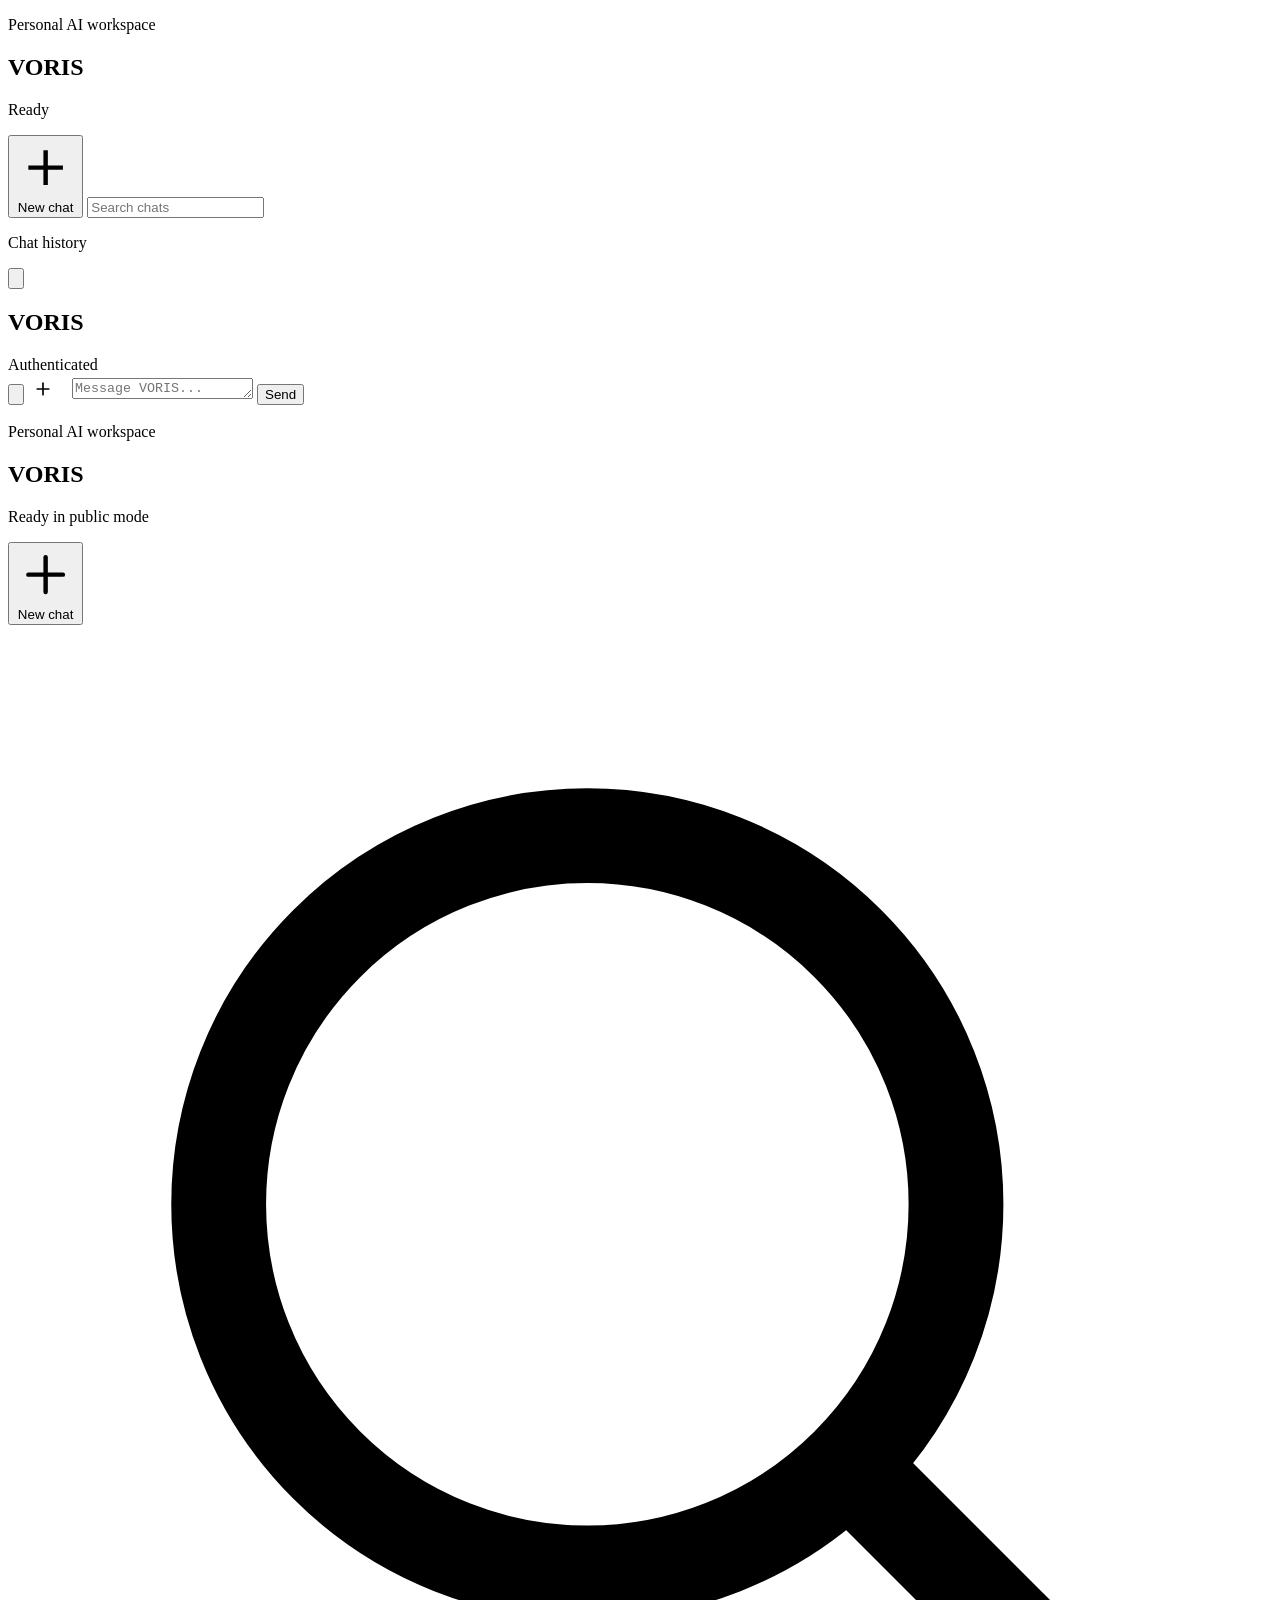
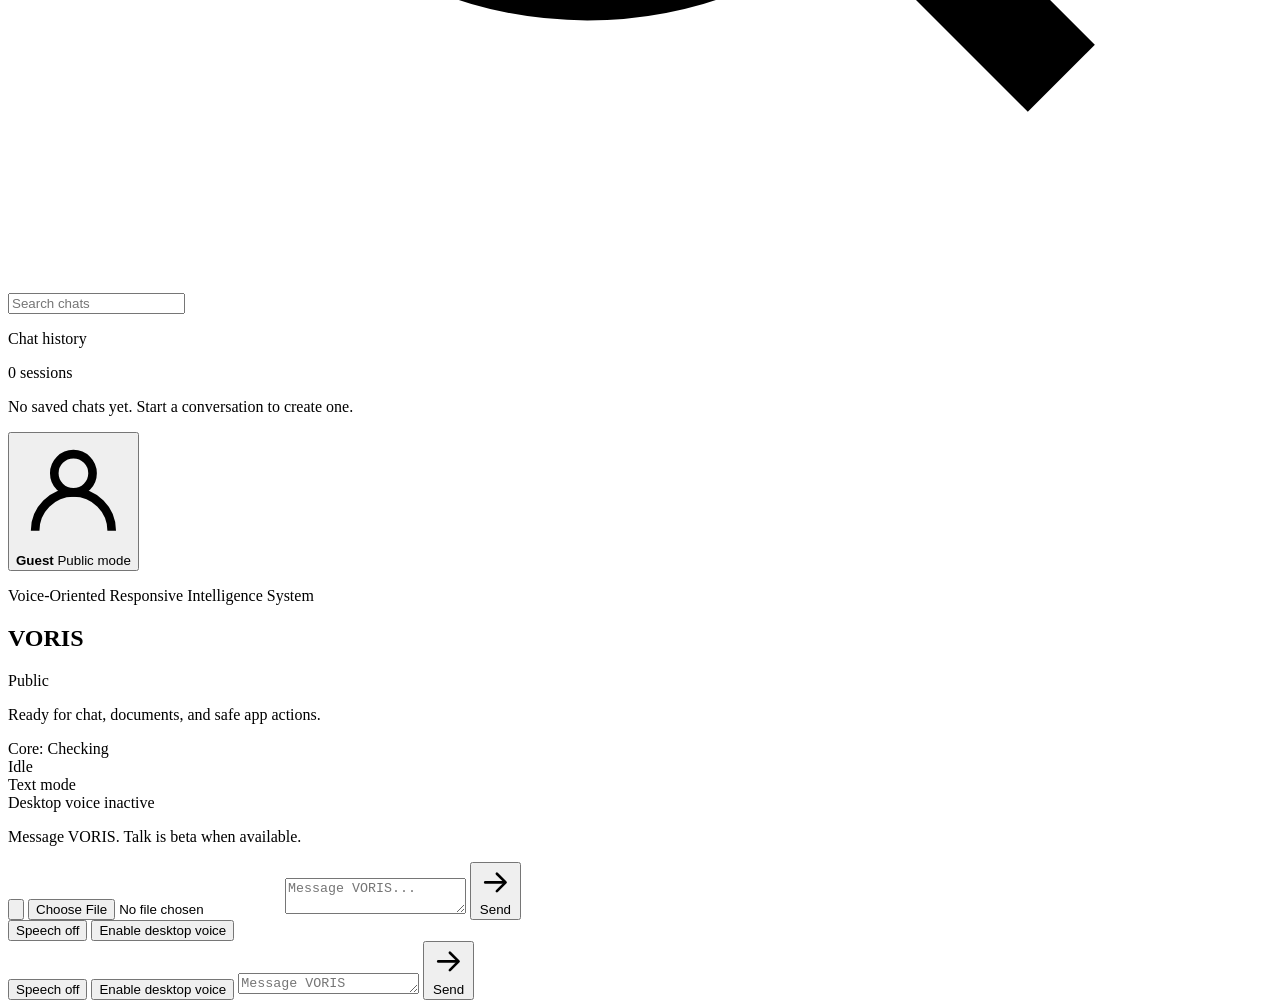
==== interface/web_v2/voris.html @ b5d9ebee "refactor: complete AURA -> VORIS rename with backward compatibility Launcher and scripts: - run_aura" ====
﻿<!DOCTYPE html>
<html lang="en">
<head>
  <meta charset="UTF-8">
  <meta name="viewport" content="width=device-width, initial-scale=1.0">
  <title>VORIS</title>
  <link rel="preconnect" href="https://fonts.googleapis.com">
  <link rel="preconnect" href="https://fonts.gstatic.com" crossorigin>
  <link href="https://fonts.googleapis.com/css2?family=IBM+Plex+Mono:wght@400;500&family=Manrope:wght@400;500;600;700;800&display=swap" rel="stylesheet">
  <link rel="stylesheet" href="/static-v2/styles.css">
</head>
<body class="voris-page" data-assistant-state="idle" data-orb-layout="topbar" data-task-scope="none">
  <div class="page-backdrop" aria-hidden="true"></div>
  <div class="page-grid" aria-hidden="true"></div>
  <div class="page-ambient" aria-hidden="true"></div>

  <div class="app-shell">
    <aside class="sidebar" aria-label="VORIS sidebar">
      <div class="sidebar__brand">
        <p class="eyebrow">Personal AI workspace</p>
        <h1>VORIS</h1>
        <p class="sidebar__state" id="sidebarState">Ready</p>
      </div>

      <button class="primary-action" id="newChatButton" type="button" aria-label="Start new chat">
        <span class="primary-action__icon" aria-hidden="true">
          <svg viewBox="0 0 24 24" fill="none" stroke="currentColor" stroke-width="1.8"><path d="M12 5v14M5 12h14"></path></svg>
        </span>
        <span>New chat</span>
      </button>

      <label class="search-field" for="chatSearch">
        <input id="chatSearch" type="search" placeholder="Search chats">
      </label>

      <section class="sidebar__section">
        <div class="sidebar__section-head">
          <p class="sidebar__section-title">Chat history</p>
        </div>
        <div class="session-list" id="chatList" role="list"></div>
      </section>
    </aside>

    <section class="workspace">
      <div class="workspace__scroll-container">
        
        <header class="topbar">
          <button class="sidebar-toggle-btn" id="sidebarToggle" type="button" aria-label="Toggle Sidebar">
            <svg viewBox="0 0 24 24" fill="none" stroke="currentColor" stroke-width="2" stroke-linecap="round" stroke-linejoin="round">
              <line x1="3" y1="12" x2="21" y2="12"></line>
              <line x1="3" y1="6" x2="21" y2="6"></line>
              <line x1="3" y1="18" x2="21" y2="18"></line>
            </svg>
          </button>
          <div class="topbar__headline">
            <h2>VORIS</h2>
            <span class="access-chip" id="accessChip">Authenticated</span>
          </div>
        </header>

        <main class="chat-stage">
          <div class="chat-scroll" id="chatScroll">
            <section class="conversation-thread" id="conversationThread" aria-live="polite"></section>
          </div>
        </main>
      </div>

      <form class="composer" id="composerForm">
        <div class="composer__main-input-row">
          
          <button class="mic-visual-btn" type="button" aria-label="Toggle Voice Mode" onclick="document.getElementById('speechToggleButton').click()">
            <svg viewBox="0 0 24 24" fill="none" stroke="currentColor" stroke-width="2" stroke-linecap="round" stroke-linejoin="round">
              <path d="M12 2a3 3 0 0 0-3 3v7a3 3 0 0 0 6 0V5a3 3 0 0 0-3-3z"></path>
              <path d="M19 10v1a7 7 0 0 1-14 0v-1"></path>
              <line x1="12" y1="19" x2="12" y2="22"></line>
            </svg>
          </button>
<button type="button" id="legacy-upload-btn" class="mic-visual-btn" aria-label="Upload File" style="margin-right: 10px; cursor: pointer; background: transparent; border: none; color: inherit; padding: 5px;" onclick="document.getElementById('legacy-file-upload-input').click()">
  <svg width="20" height="20" viewBox="0 0 24 24" fill="none" stroke="currentColor" stroke-width="2" stroke-linecap="round" stroke-linejoin="round">
    <line x1="12" y1="5" x2="12" y2="19"></line>
    <line x1="5" y1="12" x2="19" y2="12"></line>
  </svg>
</button>
<input type="file" id="legacy-file-upload-input" style="display: none;" accept="image/*,.pdf,.doc,.docx,.txt,.csv" />
          <label class="composer__input-shell" for="messageInput">
            <textarea id="messageInput" rows="1" placeholder="Message VORIS..."></textarea>
          </label>
          
          <button class="send-button" id="sendButton" type="submit">
            <span class="send-button__text">Send</span>
          </button>
        </div>
        
        <div style="display:none;">
          <button id="speechToggleButton" type="button" aria-pressed="false"></button>
          <button id="talkButton"></button>
          <button id="desktopVoiceButton"></button>
          <button id="interruptButton"></button>
          <p id="voiceTranscript"></p>
          <p id="composerStatus"></p>
        </div>
      </form>
    </section>
  </div>

  <script src="/static-v2/app.js"></script>

  <script>
    document.addEventListener('DOMContentLoaded', () => {
      // 1. SIDEBAR TOGGLE LOGIC
      const toggleBtn = document.getElementById('sidebarToggle');
      const appShell = document.querySelector('.app-shell');
      if (toggleBtn && appShell) {
        toggleBtn.addEventListener('click', () => {
          appShell.classList.toggle('sidebar-collapsed');
        });
      }

      // 2. SMART HEADER GLIDE LOGIC
      const chatScroll = document.getElementById('chatScroll');
      const topbar = document.querySelector('.topbar');
      let lastScrollTop = 0;

      if (chatScroll && topbar) {
        chatScroll.addEventListener('scroll', () => {
          let scrollTop = chatScroll.scrollTop;
          
          // If scrolling down and passed the header height, glide it up
          if (scrollTop > lastScrollTop && scrollTop > 60) {
            topbar.classList.add('topbar--hidden');
          } 
          // If scrolling up, glide it back down instantly
          else {
            topbar.classList.remove('topbar--hidden');
          }
          
          lastScrollTop = scrollTop <= 0 ? 0 : scrollTop;
        });
      }
    });
  </script>

  <section class="presence-stage" id="presenceStage" hidden aria-live="polite">
    <div class="presence-stage__glow" aria-hidden="true"></div>
    <div class="presence-stage__card">
      <p class="eyebrow" id="presenceEyebrow">VORIS presence</p>
      <h3 id="presenceTitle">VORIS is here.</h3>
      <p id="presenceText">Calm, present, and ready when you are.</p>
    </div>
  </section>

  <div class="app-shell">
    <aside class="sidebar" aria-label="VORIS sidebar">
      <div class="sidebar__brand">
        <p class="eyebrow">Personal AI workspace</p>
        <h1>VORIS</h1>
        <p class="sidebar__state" id="sidebarState">Ready in public mode</p>
      </div>

      <button class="primary-action" id="newChatButton" type="button" aria-label="Start new chat" title="Start new chat">
        <span class="primary-action__icon" aria-hidden="true">
          <svg viewBox="0 0 24 24" fill="none" stroke="currentColor" stroke-width="1.8" stroke-linecap="round">
            <path d="M12 5v14"></path>
            <path d="M5 12h14"></path>
          </svg>
        </span>
        <span>New chat</span>
      </button>

      <label class="search-field" for="chatSearch">
        <span class="search-field__icon" aria-hidden="true">
          <svg viewBox="0 0 24 24" fill="none" stroke="currentColor" stroke-width="1.8">
            <circle cx="11" cy="11" r="7"></circle>
            <path d="M20 20l-3.5-3.5"></path>
          </svg>
        </span>
        <input id="chatSearch" type="search" placeholder="Search chats">
      </label>

      <section class="sidebar__section">
        <div class="sidebar__section-head">
          <p class="sidebar__section-title">Chat history</p>
          <span class="sidebar__section-meta" id="historyMeta">0 sessions</span>
        </div>
        <div class="session-list" id="chatList" role="list"></div>
        <p class="sidebar__empty" id="chatListEmpty">No saved chats yet. Start a conversation to create one.</p>
      </section>

      <button class="profile-entry" id="profileButton" type="button">
        <div class="profile-entry__avatar" aria-hidden="true">
          <svg viewBox="0 0 24 24" fill="none" stroke="currentColor" stroke-width="1.8">
            <circle cx="12" cy="8" r="4"></circle>
            <path d="M4 20a8 8 0 0 1 16 0"></path>
          </svg>
        </div>
        <div class="profile-entry__copy">
          <strong id="profileEntryName">Guest</strong>
          <span id="profileEntryStatus">Public mode</span>
        </div>
      </button>
    </aside>

    <section class="workspace">
      <header class="topbar">
        <div class="topbar__copy">
          <p class="eyebrow">Voice-Oriented Responsive Intelligence System</p>
          <div class="topbar__headline">
            <h2>VORIS</h2>
            <span class="access-chip" id="accessChip">Public</span>
          </div>
          <p class="topbar__summary" id="workspaceSummary">Ready for chat, documents, and safe app actions.</p>
        </div>

        <div class="topbar__status">
          <div class="core-ping-status core-ping-status--checking" id="corePingStatus" role="status" aria-live="polite">
            <span class="core-ping-status__dot" aria-hidden="true"></span>
            <span id="corePingStatusLabel">Core: Checking</span>
          </div>
          <div class="state-chip" id="stateChip">
            <span class="state-chip__dot" aria-hidden="true"></span>
            <span id="stateChipLabel">Idle</span>
          </div>
          <div class="mode-chip" id="assistantModeChip" title="Current assistant mode">
            <span id="assistantModeLabel">Text mode</span>
          </div>
          <div class="mode-chip mode-chip--voice" id="voiceRuntimeChip" title="Desktop voice runtime status">
            <span id="voiceRuntimeLabel">Desktop voice inactive</span>
          </div>
        </div>
      </header>

      <div class="workspace__body">
        <main class="chat-stage">
          <div class="chat-scroll" id="chatScroll">
            <section class="conversation-thread" id="conversationThread" aria-live="polite"></section>
          </div>

         <form class="composer" id="composerForm">
  <div class="composer__status-row">
    <p class="composer__status" id="composerStatus">Message VORIS. Talk is beta when available.</p>
  </div>

  <p class="composer__transcript" id="voiceTranscript" hidden></p>

  <div class="composer__main-input-row">
    <button class="upload-button" id="uploadButton" type="button" aria-label="Attach file" title="Attach file">
      <span aria-hidden="true">
        <svg viewBox="0 0 24 24" fill="none" stroke="currentColor" stroke-width="1.9" stroke-linecap="round" stroke-linejoin="round">
          <path d="M12 5v14"></path>
          <path d="M5 12h14"></path>
        </svg>
      </span>
    </button>
    <input type="file" id="file-upload-input" class="file-upload-input" accept="image/*,.pdf,.doc,.docx,.txt,.csv" />

    <label class="composer__input-shell" for="messageInput">
      <textarea id="messageInput" rows=".1" placeholder="Message VORIS..."></textarea>
    </label>
    
    <button class="send-button" id="sendButton" type="submit" aria-label="Send message" title="Send message">
      <span class="send-button__icon" aria-hidden="true">
        <svg viewBox="0 0 24 24" fill="none" stroke="currentColor" stroke-width="1.8" stroke-linecap="round" stroke-linejoin="round">
          <path d="M5 12h13"></path>
          <path d="m13 6 6 6-6 6"></path>
        </svg>
      </span>
      <span class="send-button__text">Send</span>
    </button>
  </div>

  <div class="composer__utility-tray">
    <button class="tool-button" id="talkButton" type="button" hidden>
      <span>Talk</span>
      <span class="tool-badge">Beta</span>
    </button>

    <button class="tool-button tool-button--speech" id="speechToggleButton" type="button" aria-pressed="false">
      <span class="tool-button__label">Speech off</span>
    </button>

    <button class="tool-button tool-button--desktop-voice" id="desktopVoiceButton" type="button" aria-pressed="false">
      <span class="tool-button__label">Enable desktop voice</span>
    </button>

    <button class="tool-button tool-button--interrupt" id="interruptButton" type="button" hidden aria-label="Interrupt VORIS">
      <span>Stop</span>
    </button>
  </div>
</form>

            <p class="composer__transcript" id="voiceTranscript" hidden></p>

            <div class="composer__row">
              <button class="tool-button" id="talkButton" type="button" hidden>
                <span aria-hidden="true">
                  <svg viewBox="0 0 24 24" fill="none" stroke="currentColor" stroke-width="1.8">
                    <rect x="9" y="3" width="6" height="12" rx="3"></rect>
                    <path d="M5 11a7 7 0 0 0 14 0"></path>
                    <path d="M12 18v3"></path>
                  </svg>
                </span>
                <span class="tool-button__label">Talk</span>
                <span class="tool-badge">Beta</span>
              </button>

              <button class="tool-button tool-button--speech" id="speechToggleButton" type="button" aria-pressed="false">
                <span class="tool-button__label">Speech off</span>
              </button>

              <button class="tool-button tool-button--desktop-voice" id="desktopVoiceButton" type="button" aria-pressed="false">
                <span class="tool-button__label">Enable desktop voice</span>
              </button>

              <button class="tool-button tool-button--interrupt" id="interruptButton" type="button" hidden aria-label="Interrupt VORIS">
                <span aria-hidden="true">
                  <svg viewBox="0 0 24 24" fill="none" stroke="currentColor" stroke-width="1.8">
                    <rect x="6" y="6" width="12" height="12" rx="2"></rect>
                  </svg>
                </span>
                <span>Stop</span>
              </button>

              <label class="composer__input-shell" for="messageInput">
                <textarea id="messageInput" rows="1" placeholder="Message VORIS"></textarea>
              </label>

              <button class="send-button" id="sendButton" type="submit" aria-label="Send message" title="Send message">
                <span class="send-button__icon" aria-hidden="true">
                  <svg viewBox="0 0 24 24" fill="none" stroke="currentColor" stroke-width="1.8" stroke-linecap="round" stroke-linejoin="round">
                    <path d="M5 12h13"></path>
                    <path d="m13 6 6 6-6 6"></path>
                  </svg>
                </span>
                <span class="send-button__text">Send</span>
              </button>
            </div>
          </form>
        </main>

        <aside class="right-panel" id="rightPanel" hidden>
          <div class="right-panel__head">
            <div>
              <p class="eyebrow">Workspace panel</p>
              <h3 id="rightPanelTitle">VORIS context</h3>
            </div>
            <button class="right-panel__close" id="panelCloseButton" type="button" aria-label="Close panel" title="Close panel">
              <span aria-hidden="true">
                <svg viewBox="0 0 24 24" fill="none" stroke="currentColor" stroke-width="1.8" stroke-linecap="round">
                  <path d="M6 6l12 12"></path>
                  <path d="M18 6 6 18"></path>
                </svg>
              </span>
              <span class="sr-only">Close panel</span>
            </button>
          </div>
          <div class="right-panel__body" id="rightPanelBody"></div>
        </aside>
      </div>
    </section>
  </div>

  <script src="/static-v2/app.js"></script>
</body>
</html>
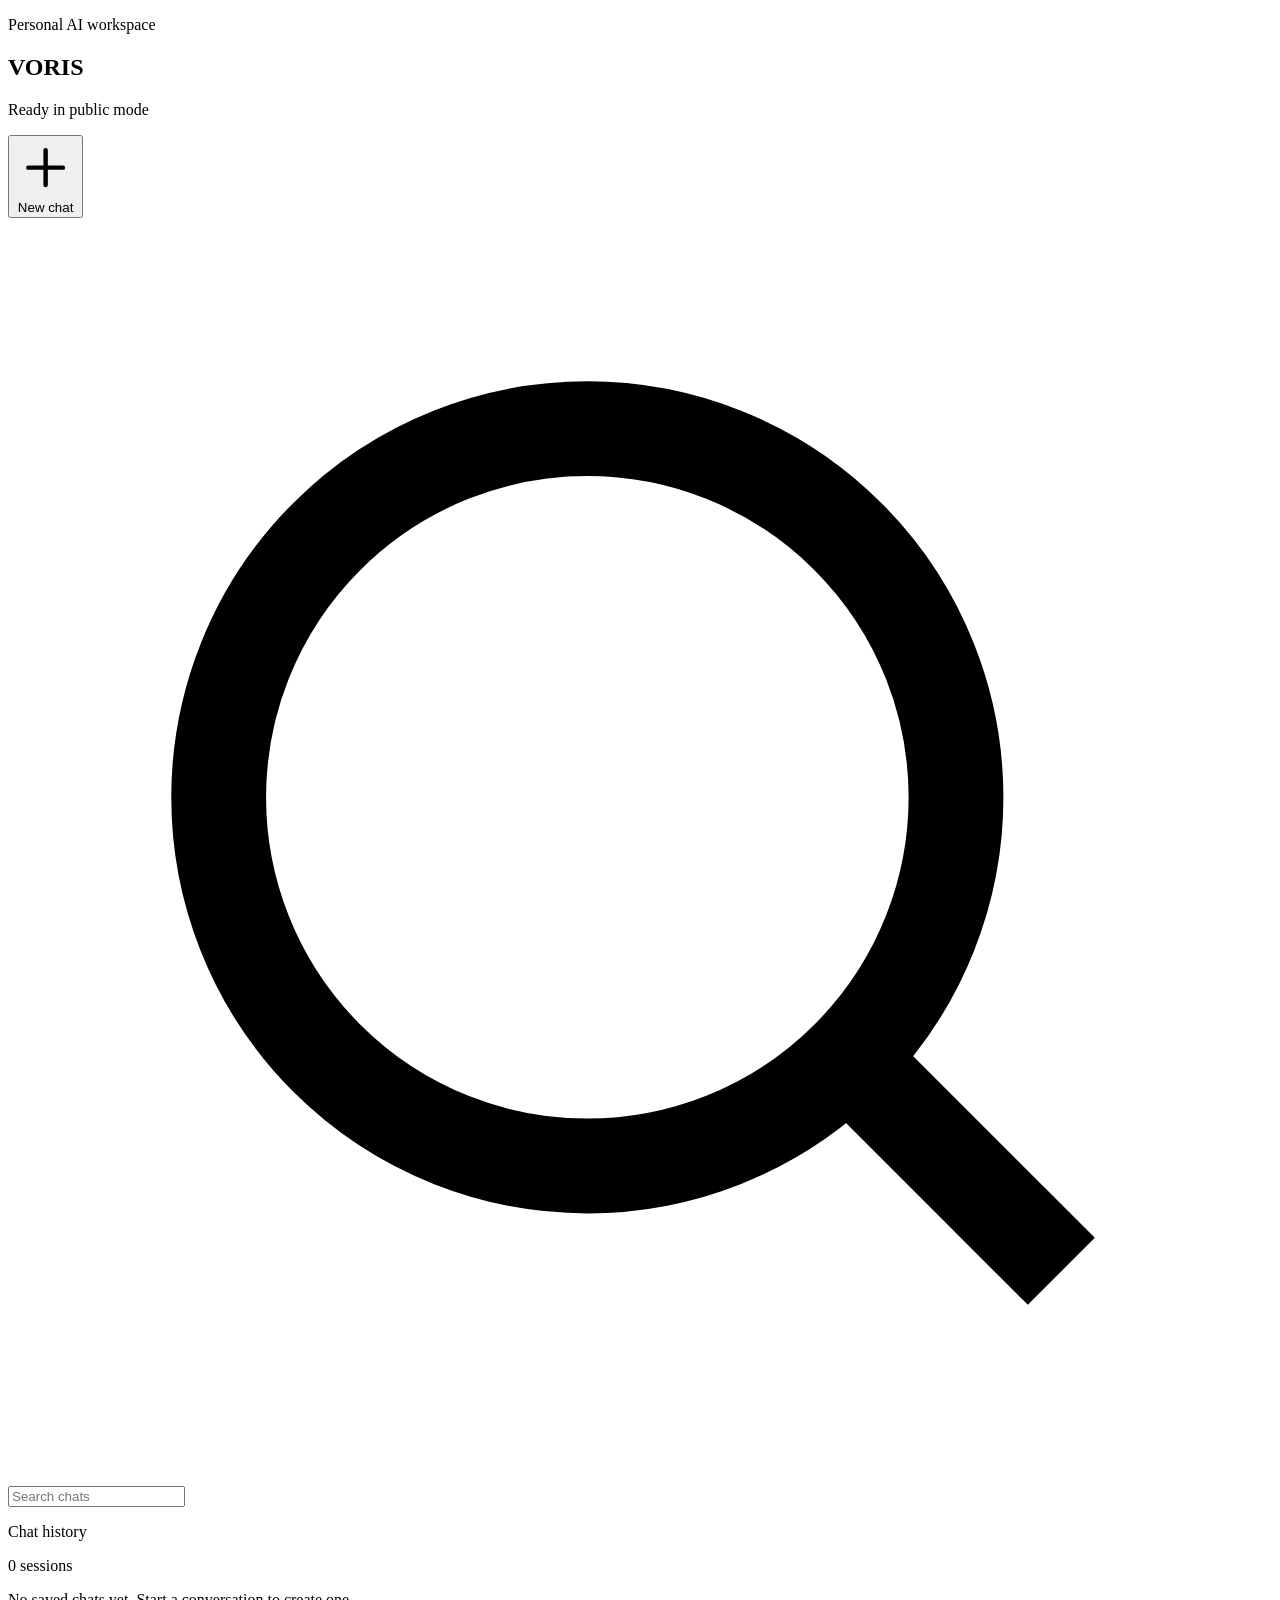
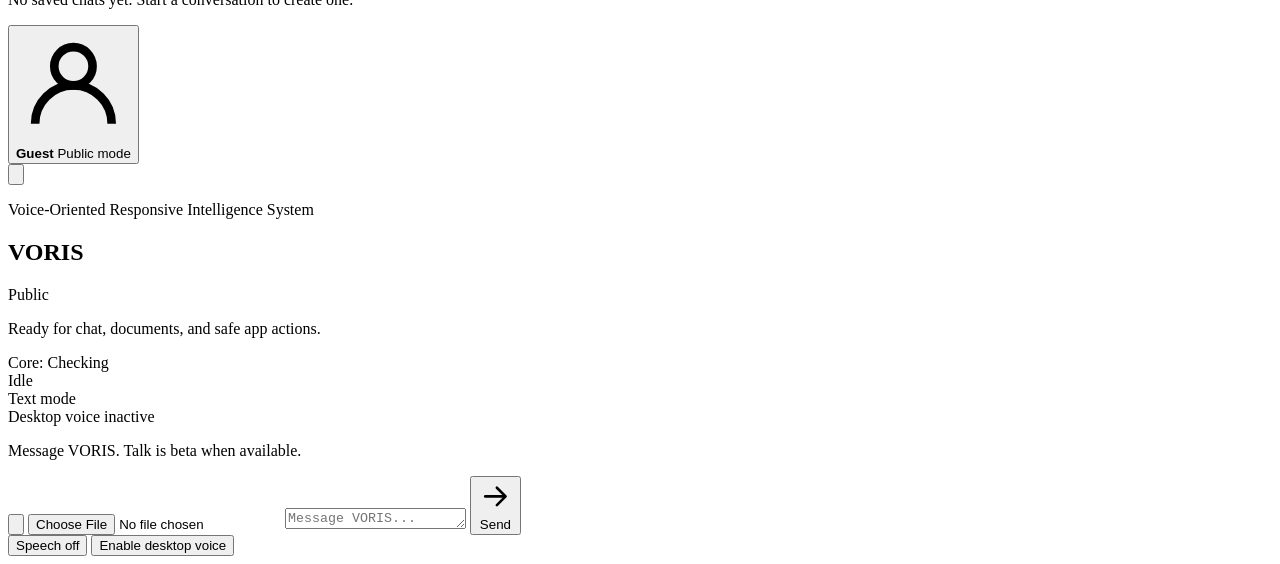
==== commit 323bf7c1: "feat(ui): Itachi presence layer — the face is the status indicator Presence layer (new, self-contain" ====
--- a/interface/web_v2/voris.html
+++ b/interface/web_v2/voris.html
@@ -1,364 +1,235 @@
-﻿<!DOCTYPE html>
-<html lang="en">
-<head>
-  <meta charset="UTF-8">
-  <meta name="viewport" content="width=device-width, initial-scale=1.0">
-  <title>VORIS</title>
-  <link rel="preconnect" href="https://fonts.googleapis.com">
-  <link rel="preconnect" href="https://fonts.gstatic.com" crossorigin>
-  <link href="https://fonts.googleapis.com/css2?family=IBM+Plex+Mono:wght@400;500&family=Manrope:wght@400;500;600;700;800&display=swap" rel="stylesheet">
-  <link rel="stylesheet" href="/static-v2/styles.css">
-</head>
-<body class="voris-page" data-assistant-state="idle" data-orb-layout="topbar" data-task-scope="none">
-  <div class="page-backdrop" aria-hidden="true"></div>
-  <div class="page-grid" aria-hidden="true"></div>
-  <div class="page-ambient" aria-hidden="true"></div>
-
-  <div class="app-shell">
-    <aside class="sidebar" aria-label="VORIS sidebar">
-      <div class="sidebar__brand">
-        <p class="eyebrow">Personal AI workspace</p>
-        <h1>VORIS</h1>
-        <p class="sidebar__state" id="sidebarState">Ready</p>
-      </div>
-
-      <button class="primary-action" id="newChatButton" type="button" aria-label="Start new chat">
-        <span class="primary-action__icon" aria-hidden="true">
-          <svg viewBox="0 0 24 24" fill="none" stroke="currentColor" stroke-width="1.8"><path d="M12 5v14M5 12h14"></path></svg>
-        </span>
-        <span>New chat</span>
-      </button>
-
-      <label class="search-field" for="chatSearch">
-        <input id="chatSearch" type="search" placeholder="Search chats">
-      </label>
-
-      <section class="sidebar__section">
-        <div class="sidebar__section-head">
-          <p class="sidebar__section-title">Chat history</p>
-        </div>
-        <div class="session-list" id="chatList" role="list"></div>
-      </section>
-    </aside>
-
-    <section class="workspace">
-      <div class="workspace__scroll-container">
-        
-        <header class="topbar">
-          <button class="sidebar-toggle-btn" id="sidebarToggle" type="button" aria-label="Toggle Sidebar">
-            <svg viewBox="0 0 24 24" fill="none" stroke="currentColor" stroke-width="2" stroke-linecap="round" stroke-linejoin="round">
-              <line x1="3" y1="12" x2="21" y2="12"></line>
-              <line x1="3" y1="6" x2="21" y2="6"></line>
-              <line x1="3" y1="18" x2="21" y2="18"></line>
-            </svg>
-          </button>
-          <div class="topbar__headline">
-            <h2>VORIS</h2>
-            <span class="access-chip" id="accessChip">Authenticated</span>
-          </div>
-        </header>
-
-        <main class="chat-stage">
-          <div class="chat-scroll" id="chatScroll">
-            <section class="conversation-thread" id="conversationThread" aria-live="polite"></section>
-          </div>
-        </main>
-      </div>
-
-      <form class="composer" id="composerForm">
-        <div class="composer__main-input-row">
-          
-          <button class="mic-visual-btn" type="button" aria-label="Toggle Voice Mode" onclick="document.getElementById('speechToggleButton').click()">
-            <svg viewBox="0 0 24 24" fill="none" stroke="currentColor" stroke-width="2" stroke-linecap="round" stroke-linejoin="round">
-              <path d="M12 2a3 3 0 0 0-3 3v7a3 3 0 0 0 6 0V5a3 3 0 0 0-3-3z"></path>
-              <path d="M19 10v1a7 7 0 0 1-14 0v-1"></path>
-              <line x1="12" y1="19" x2="12" y2="22"></line>
-            </svg>
-          </button>
-<button type="button" id="legacy-upload-btn" class="mic-visual-btn" aria-label="Upload File" style="margin-right: 10px; cursor: pointer; background: transparent; border: none; color: inherit; padding: 5px;" onclick="document.getElementById('legacy-file-upload-input').click()">
-  <svg width="20" height="20" viewBox="0 0 24 24" fill="none" stroke="currentColor" stroke-width="2" stroke-linecap="round" stroke-linejoin="round">
-    <line x1="12" y1="5" x2="12" y2="19"></line>
-    <line x1="5" y1="12" x2="19" y2="12"></line>
-  </svg>
-</button>
-<input type="file" id="legacy-file-upload-input" style="display: none;" accept="image/*,.pdf,.doc,.docx,.txt,.csv" />
-          <label class="composer__input-shell" for="messageInput">
-            <textarea id="messageInput" rows="1" placeholder="Message VORIS..."></textarea>
-          </label>
-          
-          <button class="send-button" id="sendButton" type="submit">
-            <span class="send-button__text">Send</span>
-          </button>
-        </div>
-        
-        <div style="display:none;">
-          <button id="speechToggleButton" type="button" aria-pressed="false"></button>
-          <button id="talkButton"></button>
-          <button id="desktopVoiceButton"></button>
-          <button id="interruptButton"></button>
-          <p id="voiceTranscript"></p>
-          <p id="composerStatus"></p>
-        </div>
-      </form>
-    </section>
-  </div>
-
-  <script src="/static-v2/app.js"></script>
-
-  <script>
-    document.addEventListener('DOMContentLoaded', () => {
-      // 1. SIDEBAR TOGGLE LOGIC
-      const toggleBtn = document.getElementById('sidebarToggle');
-      const appShell = document.querySelector('.app-shell');
-      if (toggleBtn && appShell) {
-        toggleBtn.addEventListener('click', () => {
-          appShell.classList.toggle('sidebar-collapsed');
-        });
-      }
-
-      // 2. SMART HEADER GLIDE LOGIC
-      const chatScroll = document.getElementById('chatScroll');
-      const topbar = document.querySelector('.topbar');
-      let lastScrollTop = 0;
-
-      if (chatScroll && topbar) {
-        chatScroll.addEventListener('scroll', () => {
-          let scrollTop = chatScroll.scrollTop;
-          
-          // If scrolling down and passed the header height, glide it up
-          if (scrollTop > lastScrollTop && scrollTop > 60) {
-            topbar.classList.add('topbar--hidden');
-          } 
-          // If scrolling up, glide it back down instantly
-          else {
-            topbar.classList.remove('topbar--hidden');
-          }
-          
-          lastScrollTop = scrollTop <= 0 ? 0 : scrollTop;
-        });
-      }
-    });
-  </script>
-
-  <section class="presence-stage" id="presenceStage" hidden aria-live="polite">
-    <div class="presence-stage__glow" aria-hidden="true"></div>
-    <div class="presence-stage__card">
-      <p class="eyebrow" id="presenceEyebrow">VORIS presence</p>
-      <h3 id="presenceTitle">VORIS is here.</h3>
-      <p id="presenceText">Calm, present, and ready when you are.</p>
-    </div>
-  </section>
-
-  <div class="app-shell">
-    <aside class="sidebar" aria-label="VORIS sidebar">
-      <div class="sidebar__brand">
-        <p class="eyebrow">Personal AI workspace</p>
-        <h1>VORIS</h1>
-        <p class="sidebar__state" id="sidebarState">Ready in public mode</p>
-      </div>
-
-      <button class="primary-action" id="newChatButton" type="button" aria-label="Start new chat" title="Start new chat">
-        <span class="primary-action__icon" aria-hidden="true">
-          <svg viewBox="0 0 24 24" fill="none" stroke="currentColor" stroke-width="1.8" stroke-linecap="round">
-            <path d="M12 5v14"></path>
-            <path d="M5 12h14"></path>
-          </svg>
-        </span>
-        <span>New chat</span>
-      </button>
-
-      <label class="search-field" for="chatSearch">
-        <span class="search-field__icon" aria-hidden="true">
-          <svg viewBox="0 0 24 24" fill="none" stroke="currentColor" stroke-width="1.8">
-            <circle cx="11" cy="11" r="7"></circle>
-            <path d="M20 20l-3.5-3.5"></path>
-          </svg>
-        </span>
-        <input id="chatSearch" type="search" placeholder="Search chats">
-      </label>
-
-      <section class="sidebar__section">
-        <div class="sidebar__section-head">
-          <p class="sidebar__section-title">Chat history</p>
-          <span class="sidebar__section-meta" id="historyMeta">0 sessions</span>
-        </div>
-        <div class="session-list" id="chatList" role="list"></div>
-        <p class="sidebar__empty" id="chatListEmpty">No saved chats yet. Start a conversation to create one.</p>
-      </section>
-
-      <button class="profile-entry" id="profileButton" type="button">
-        <div class="profile-entry__avatar" aria-hidden="true">
-          <svg viewBox="0 0 24 24" fill="none" stroke="currentColor" stroke-width="1.8">
-            <circle cx="12" cy="8" r="4"></circle>
-            <path d="M4 20a8 8 0 0 1 16 0"></path>
-          </svg>
-        </div>
-        <div class="profile-entry__copy">
-          <strong id="profileEntryName">Guest</strong>
-          <span id="profileEntryStatus">Public mode</span>
-        </div>
-      </button>
-    </aside>
-
-    <section class="workspace">
-      <header class="topbar">
-        <div class="topbar__copy">
-          <p class="eyebrow">Voice-Oriented Responsive Intelligence System</p>
-          <div class="topbar__headline">
-            <h2>VORIS</h2>
-            <span class="access-chip" id="accessChip">Public</span>
-          </div>
-          <p class="topbar__summary" id="workspaceSummary">Ready for chat, documents, and safe app actions.</p>
-        </div>
-
-        <div class="topbar__status">
-          <div class="core-ping-status core-ping-status--checking" id="corePingStatus" role="status" aria-live="polite">
-            <span class="core-ping-status__dot" aria-hidden="true"></span>
-            <span id="corePingStatusLabel">Core: Checking</span>
-          </div>
-          <div class="state-chip" id="stateChip">
-            <span class="state-chip__dot" aria-hidden="true"></span>
-            <span id="stateChipLabel">Idle</span>
-          </div>
-          <div class="mode-chip" id="assistantModeChip" title="Current assistant mode">
-            <span id="assistantModeLabel">Text mode</span>
-          </div>
-          <div class="mode-chip mode-chip--voice" id="voiceRuntimeChip" title="Desktop voice runtime status">
-            <span id="voiceRuntimeLabel">Desktop voice inactive</span>
-          </div>
-        </div>
-      </header>
-
-      <div class="workspace__body">
-        <main class="chat-stage">
-          <div class="chat-scroll" id="chatScroll">
-            <section class="conversation-thread" id="conversationThread" aria-live="polite"></section>
-          </div>
-
-         <form class="composer" id="composerForm">
-  <div class="composer__status-row">
-    <p class="composer__status" id="composerStatus">Message VORIS. Talk is beta when available.</p>
-  </div>
-
-  <p class="composer__transcript" id="voiceTranscript" hidden></p>
-
-  <div class="composer__main-input-row">
-    <button class="upload-button" id="uploadButton" type="button" aria-label="Attach file" title="Attach file">
-      <span aria-hidden="true">
-        <svg viewBox="0 0 24 24" fill="none" stroke="currentColor" stroke-width="1.9" stroke-linecap="round" stroke-linejoin="round">
-          <path d="M12 5v14"></path>
-          <path d="M5 12h14"></path>
-        </svg>
-      </span>
-    </button>
-    <input type="file" id="file-upload-input" class="file-upload-input" accept="image/*,.pdf,.doc,.docx,.txt,.csv" />
-
-    <label class="composer__input-shell" for="messageInput">
-      <textarea id="messageInput" rows=".1" placeholder="Message VORIS..."></textarea>
-    </label>
-    
-    <button class="send-button" id="sendButton" type="submit" aria-label="Send message" title="Send message">
-      <span class="send-button__icon" aria-hidden="true">
-        <svg viewBox="0 0 24 24" fill="none" stroke="currentColor" stroke-width="1.8" stroke-linecap="round" stroke-linejoin="round">
-          <path d="M5 12h13"></path>
-          <path d="m13 6 6 6-6 6"></path>
-        </svg>
-      </span>
-      <span class="send-button__text">Send</span>
-    </button>
-  </div>
-
-  <div class="composer__utility-tray">
-    <button class="tool-button" id="talkButton" type="button" hidden>
-      <span>Talk</span>
-      <span class="tool-badge">Beta</span>
-    </button>
-
-    <button class="tool-button tool-button--speech" id="speechToggleButton" type="button" aria-pressed="false">
-      <span class="tool-button__label">Speech off</span>
-    </button>
-
-    <button class="tool-button tool-button--desktop-voice" id="desktopVoiceButton" type="button" aria-pressed="false">
-      <span class="tool-button__label">Enable desktop voice</span>
-    </button>
-
-    <button class="tool-button tool-button--interrupt" id="interruptButton" type="button" hidden aria-label="Interrupt VORIS">
-      <span>Stop</span>
-    </button>
-  </div>
-</form>
-
-            <p class="composer__transcript" id="voiceTranscript" hidden></p>
-
-            <div class="composer__row">
-              <button class="tool-button" id="talkButton" type="button" hidden>
-                <span aria-hidden="true">
-                  <svg viewBox="0 0 24 24" fill="none" stroke="currentColor" stroke-width="1.8">
-                    <rect x="9" y="3" width="6" height="12" rx="3"></rect>
-                    <path d="M5 11a7 7 0 0 0 14 0"></path>
-                    <path d="M12 18v3"></path>
-                  </svg>
-                </span>
-                <span class="tool-button__label">Talk</span>
-                <span class="tool-badge">Beta</span>
-              </button>
-
-              <button class="tool-button tool-button--speech" id="speechToggleButton" type="button" aria-pressed="false">
-                <span class="tool-button__label">Speech off</span>
-              </button>
-
-              <button class="tool-button tool-button--desktop-voice" id="desktopVoiceButton" type="button" aria-pressed="false">
-                <span class="tool-button__label">Enable desktop voice</span>
-              </button>
-
-              <button class="tool-button tool-button--interrupt" id="interruptButton" type="button" hidden aria-label="Interrupt VORIS">
-                <span aria-hidden="true">
-                  <svg viewBox="0 0 24 24" fill="none" stroke="currentColor" stroke-width="1.8">
-                    <rect x="6" y="6" width="12" height="12" rx="2"></rect>
-                  </svg>
-                </span>
-                <span>Stop</span>
-              </button>
-
-              <label class="composer__input-shell" for="messageInput">
-                <textarea id="messageInput" rows="1" placeholder="Message VORIS"></textarea>
-              </label>
-
-              <button class="send-button" id="sendButton" type="submit" aria-label="Send message" title="Send message">
-                <span class="send-button__icon" aria-hidden="true">
-                  <svg viewBox="0 0 24 24" fill="none" stroke="currentColor" stroke-width="1.8" stroke-linecap="round" stroke-linejoin="round">
-                    <path d="M5 12h13"></path>
-                    <path d="m13 6 6 6-6 6"></path>
-                  </svg>
-                </span>
-                <span class="send-button__text">Send</span>
-              </button>
-            </div>
-          </form>
-        </main>
-
-        <aside class="right-panel" id="rightPanel" hidden>
-          <div class="right-panel__head">
-            <div>
-              <p class="eyebrow">Workspace panel</p>
-              <h3 id="rightPanelTitle">VORIS context</h3>
-            </div>
-            <button class="right-panel__close" id="panelCloseButton" type="button" aria-label="Close panel" title="Close panel">
-              <span aria-hidden="true">
-                <svg viewBox="0 0 24 24" fill="none" stroke="currentColor" stroke-width="1.8" stroke-linecap="round">
-                  <path d="M6 6l12 12"></path>
-                  <path d="M18 6 6 18"></path>
-                </svg>
-              </span>
-              <span class="sr-only">Close panel</span>
-            </button>
-          </div>
-          <div class="right-panel__body" id="rightPanelBody"></div>
-        </aside>
-      </div>
-    </section>
-  </div>
-
-  <script src="/static-v2/app.js"></script>
-</body>
-</html>
+<!DOCTYPE html>
+<html lang="en">
+<head>
+  <meta charset="UTF-8">
+  <meta name="viewport" content="width=device-width, initial-scale=1.0">
+  <title>VORIS</title>
+  <link rel="preconnect" href="https://fonts.googleapis.com">
+  <link rel="preconnect" href="https://fonts.gstatic.com" crossorigin>
+  <link href="https://fonts.googleapis.com/css2?family=IBM+Plex+Mono:wght@400;500&family=Manrope:wght@400;500;600;700;800&family=Shippori+Mincho:wght@500;600&display=swap" rel="stylesheet">
+  <link rel="stylesheet" href="/static-v2/styles.css">
+  <!-- Itachi presence layer. Loaded after styles.css so its scoped rules win.
+       Remove this link + the itachi.js tag below to fully disable the skin. -->
+  <link rel="stylesheet" href="/static-v2/itachi.css">
+</head>
+<body class="voris-page" data-assistant-state="idle" data-orb-layout="topbar" data-task-scope="none">
+  <div class="page-backdrop" aria-hidden="true"></div>
+  <div class="page-grid" aria-hidden="true"></div>
+  <div class="page-ambient" aria-hidden="true"></div>
+
+  <div class="app-shell">
+    <aside class="sidebar" aria-label="VORIS sidebar">
+      <div class="sidebar__brand">
+        <p class="eyebrow">Personal AI workspace</p>
+        <h1>VORIS</h1>
+        <p class="sidebar__state" id="sidebarState">Ready in public mode</p>
+      </div>
+
+      <button class="primary-action" id="newChatButton" type="button" aria-label="Start new chat" title="Start new chat">
+        <span class="primary-action__icon" aria-hidden="true">
+          <svg viewBox="0 0 24 24" fill="none" stroke="currentColor" stroke-width="1.8" stroke-linecap="round">
+            <path d="M12 5v14"></path>
+            <path d="M5 12h14"></path>
+          </svg>
+        </span>
+        <span>New chat</span>
+      </button>
+
+      <label class="search-field" for="chatSearch">
+        <span class="search-field__icon" aria-hidden="true">
+          <svg viewBox="0 0 24 24" fill="none" stroke="currentColor" stroke-width="1.8">
+            <circle cx="11" cy="11" r="7"></circle>
+            <path d="M20 20l-3.5-3.5"></path>
+          </svg>
+        </span>
+        <input id="chatSearch" type="search" placeholder="Search chats">
+      </label>
+
+      <section class="sidebar__section">
+        <div class="sidebar__section-head">
+          <p class="sidebar__section-title">Chat history</p>
+          <span class="sidebar__section-meta" id="historyMeta">0 sessions</span>
+        </div>
+        <div class="session-list" id="chatList" role="list"></div>
+        <p class="sidebar__empty" id="chatListEmpty">No saved chats yet. Start a conversation to create one.</p>
+      </section>
+
+      <button class="profile-entry" id="profileButton" type="button">
+        <div class="profile-entry__avatar" aria-hidden="true">
+          <svg viewBox="0 0 24 24" fill="none" stroke="currentColor" stroke-width="1.8">
+            <circle cx="12" cy="8" r="4"></circle>
+            <path d="M4 20a8 8 0 0 1 16 0"></path>
+          </svg>
+        </div>
+        <div class="profile-entry__copy">
+          <strong id="profileEntryName">Guest</strong>
+          <span id="profileEntryStatus">Public mode</span>
+        </div>
+      </button>
+    </aside>
+
+    <section class="workspace">
+      <header class="topbar">
+        <button class="sidebar-toggle-btn" id="sidebarToggle" type="button" aria-label="Toggle sidebar" title="Toggle sidebar">
+          <svg viewBox="0 0 24 24" fill="none" stroke="currentColor" stroke-width="2" stroke-linecap="round" stroke-linejoin="round">
+            <line x1="3" y1="12" x2="21" y2="12"></line>
+            <line x1="3" y1="6" x2="21" y2="6"></line>
+            <line x1="3" y1="18" x2="21" y2="18"></line>
+          </svg>
+        </button>
+
+        <div class="topbar__copy">
+          <p class="eyebrow">Voice-Oriented Responsive Intelligence System</p>
+          <div class="topbar__headline">
+            <h2>VORIS</h2>
+            <span class="access-chip" id="accessChip">Public</span>
+          </div>
+          <p class="topbar__summary" id="workspaceSummary">Ready for chat, documents, and safe app actions.</p>
+        </div>
+
+        <div class="topbar__status">
+          <div class="core-ping-status core-ping-status--checking" id="corePingStatus" role="status" aria-live="polite">
+            <span class="core-ping-status__dot" aria-hidden="true"></span>
+            <span id="corePingStatusLabel">Core: Checking</span>
+          </div>
+          <div class="state-chip" id="stateChip">
+            <span class="state-chip__dot" aria-hidden="true"></span>
+            <span id="stateChipLabel">Idle</span>
+          </div>
+          <div class="mode-chip" id="assistantModeChip" title="Current assistant mode">
+            <span id="assistantModeLabel">Text mode</span>
+          </div>
+          <div class="mode-chip mode-chip--voice" id="voiceRuntimeChip" title="Desktop voice runtime status">
+            <span id="voiceRuntimeLabel">Desktop voice inactive</span>
+          </div>
+        </div>
+      </header>
+
+      <div class="workspace__body">
+        <main class="chat-stage">
+          <div class="chat-scroll" id="chatScroll">
+            <section class="conversation-thread" id="conversationThread" aria-live="polite"></section>
+          </div>
+
+          <form class="composer" id="composerForm">
+            <div class="composer__status-row">
+              <p class="composer__status" id="composerStatus">Message VORIS. Talk is beta when available.</p>
+            </div>
+
+            <p class="composer__transcript" id="voiceTranscript" hidden></p>
+
+            <div class="composer__main-input-row">
+              <button class="upload-button" id="uploadButton" type="button" aria-label="Attach file" title="Attach file">
+                <span aria-hidden="true">
+                  <svg viewBox="0 0 24 24" fill="none" stroke="currentColor" stroke-width="1.9" stroke-linecap="round" stroke-linejoin="round">
+                    <path d="M12 5v14"></path>
+                    <path d="M5 12h14"></path>
+                  </svg>
+                </span>
+              </button>
+              <input type="file" id="file-upload-input" class="file-upload-input" accept="image/*,.pdf,.doc,.docx,.txt,.csv" />
+
+              <label class="composer__input-shell" for="messageInput">
+                <textarea id="messageInput" rows="1" placeholder="Message VORIS..."></textarea>
+              </label>
+
+              <button class="send-button" id="sendButton" type="submit" aria-label="Send message" title="Send message">
+                <span class="send-button__icon" aria-hidden="true">
+                  <svg viewBox="0 0 24 24" fill="none" stroke="currentColor" stroke-width="1.8" stroke-linecap="round" stroke-linejoin="round">
+                    <path d="M5 12h13"></path>
+                    <path d="m13 6 6 6-6 6"></path>
+                  </svg>
+                </span>
+                <span class="send-button__text">Send</span>
+              </button>
+            </div>
+
+            <div class="composer__utility-tray">
+              <button class="tool-button" id="talkButton" type="button" hidden>
+                <span>Talk</span>
+                <span class="tool-badge">Beta</span>
+              </button>
+
+              <button class="tool-button tool-button--speech" id="speechToggleButton" type="button" aria-pressed="false">
+                <span class="tool-button__label">Speech off</span>
+              </button>
+
+              <button class="tool-button tool-button--desktop-voice" id="desktopVoiceButton" type="button" aria-pressed="false">
+                <span class="tool-button__label">Enable desktop voice</span>
+              </button>
+
+              <button class="tool-button tool-button--interrupt" id="interruptButton" type="button" hidden aria-label="Interrupt VORIS">
+                <span>Stop</span>
+              </button>
+            </div>
+          </form>
+        </main>
+
+        <aside class="right-panel" id="rightPanel" hidden>
+          <div class="right-panel__head">
+            <div>
+              <p class="eyebrow">Workspace panel</p>
+              <h3 id="rightPanelTitle">VORIS context</h3>
+            </div>
+            <button class="right-panel__close" id="panelCloseButton" type="button" aria-label="Close panel" title="Close panel">
+              <span aria-hidden="true">
+                <svg viewBox="0 0 24 24" fill="none" stroke="currentColor" stroke-width="1.8" stroke-linecap="round">
+                  <path d="M6 6l12 12"></path>
+                  <path d="M18 6 6 18"></path>
+                </svg>
+              </span>
+              <span class="sr-only">Close panel</span>
+            </button>
+          </div>
+          <div class="right-panel__body" id="rightPanelBody"></div>
+        </aside>
+      </div>
+    </section>
+  </div>
+
+  <section class="presence-stage" id="presenceStage" hidden aria-live="polite">
+    <div class="presence-stage__glow" aria-hidden="true"></div>
+    <div class="presence-stage__card">
+      <p class="eyebrow" id="presenceEyebrow">VORIS presence</p>
+      <h3 id="presenceTitle">VORIS is here.</h3>
+      <p id="presenceText">Calm, present, and ready when you are.</p>
+    </div>
+  </section>
+
+  <!-- app.js is loaded exactly once. Loading it twice creates two IIFE
+       closures whose distinct handler references both bind to the same
+       elements, which sends every message twice. -->
+  <script src="/static-v2/app.js"></script>
+  <script src="/static-v2/itachi.js"></script>
+
+  <script>
+    document.addEventListener('DOMContentLoaded', () => {
+      // Sidebar collapse
+      const toggleBtn = document.getElementById('sidebarToggle');
+      const appShell = document.querySelector('.app-shell');
+      if (toggleBtn && appShell) {
+        toggleBtn.addEventListener('click', () => {
+          appShell.classList.toggle('sidebar-collapsed');
+        });
+      }
+
+      // Topbar hides on scroll down, returns on scroll up
+      const chatScroll = document.getElementById('chatScroll');
+      const topbar = document.querySelector('.topbar');
+      let lastScrollTop = 0;
+
+      if (chatScroll && topbar) {
+        chatScroll.addEventListener('scroll', () => {
+          const scrollTop = chatScroll.scrollTop;
+          if (scrollTop > lastScrollTop && scrollTop > 60) {
+            topbar.classList.add('topbar--hidden');
+          } else {
+            topbar.classList.remove('topbar--hidden');
+          }
+          lastScrollTop = scrollTop <= 0 ? 0 : scrollTop;
+        });
+      }
+    });
+  </script>
+</body>
+</html>
